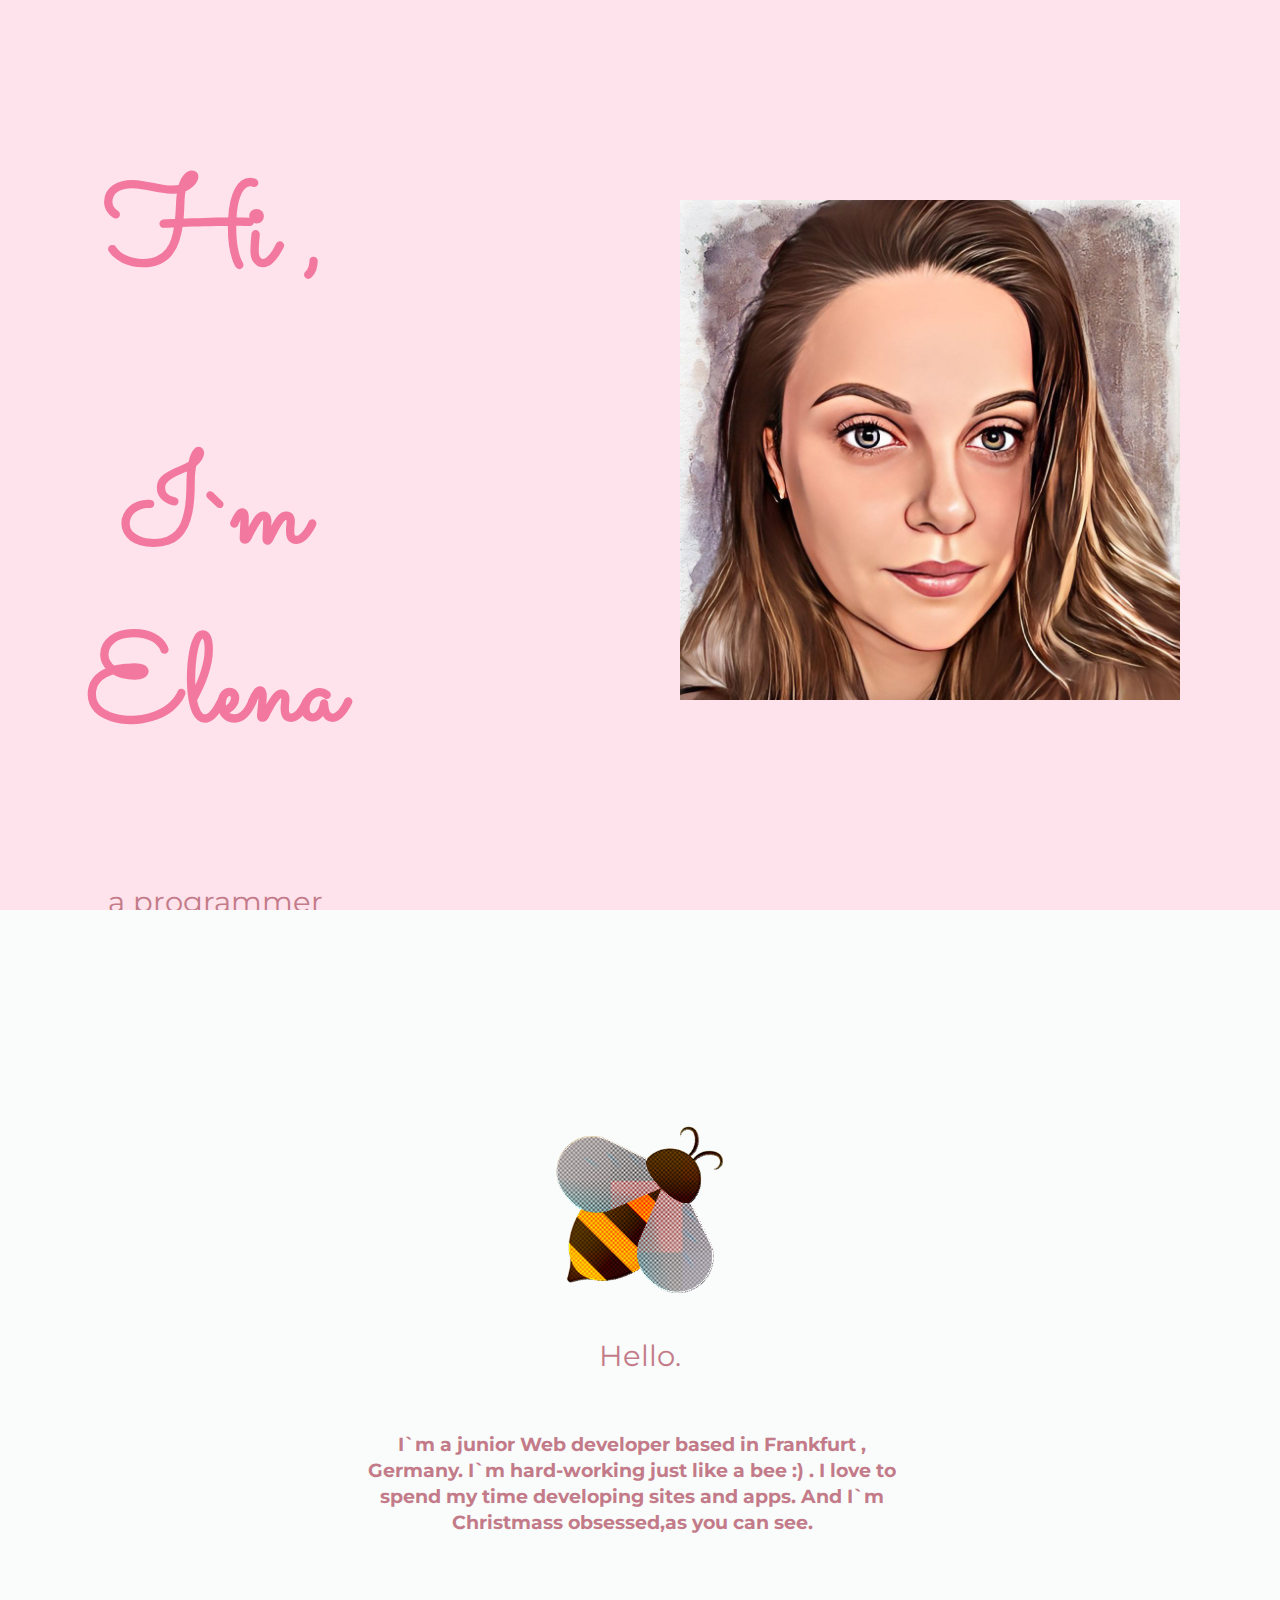
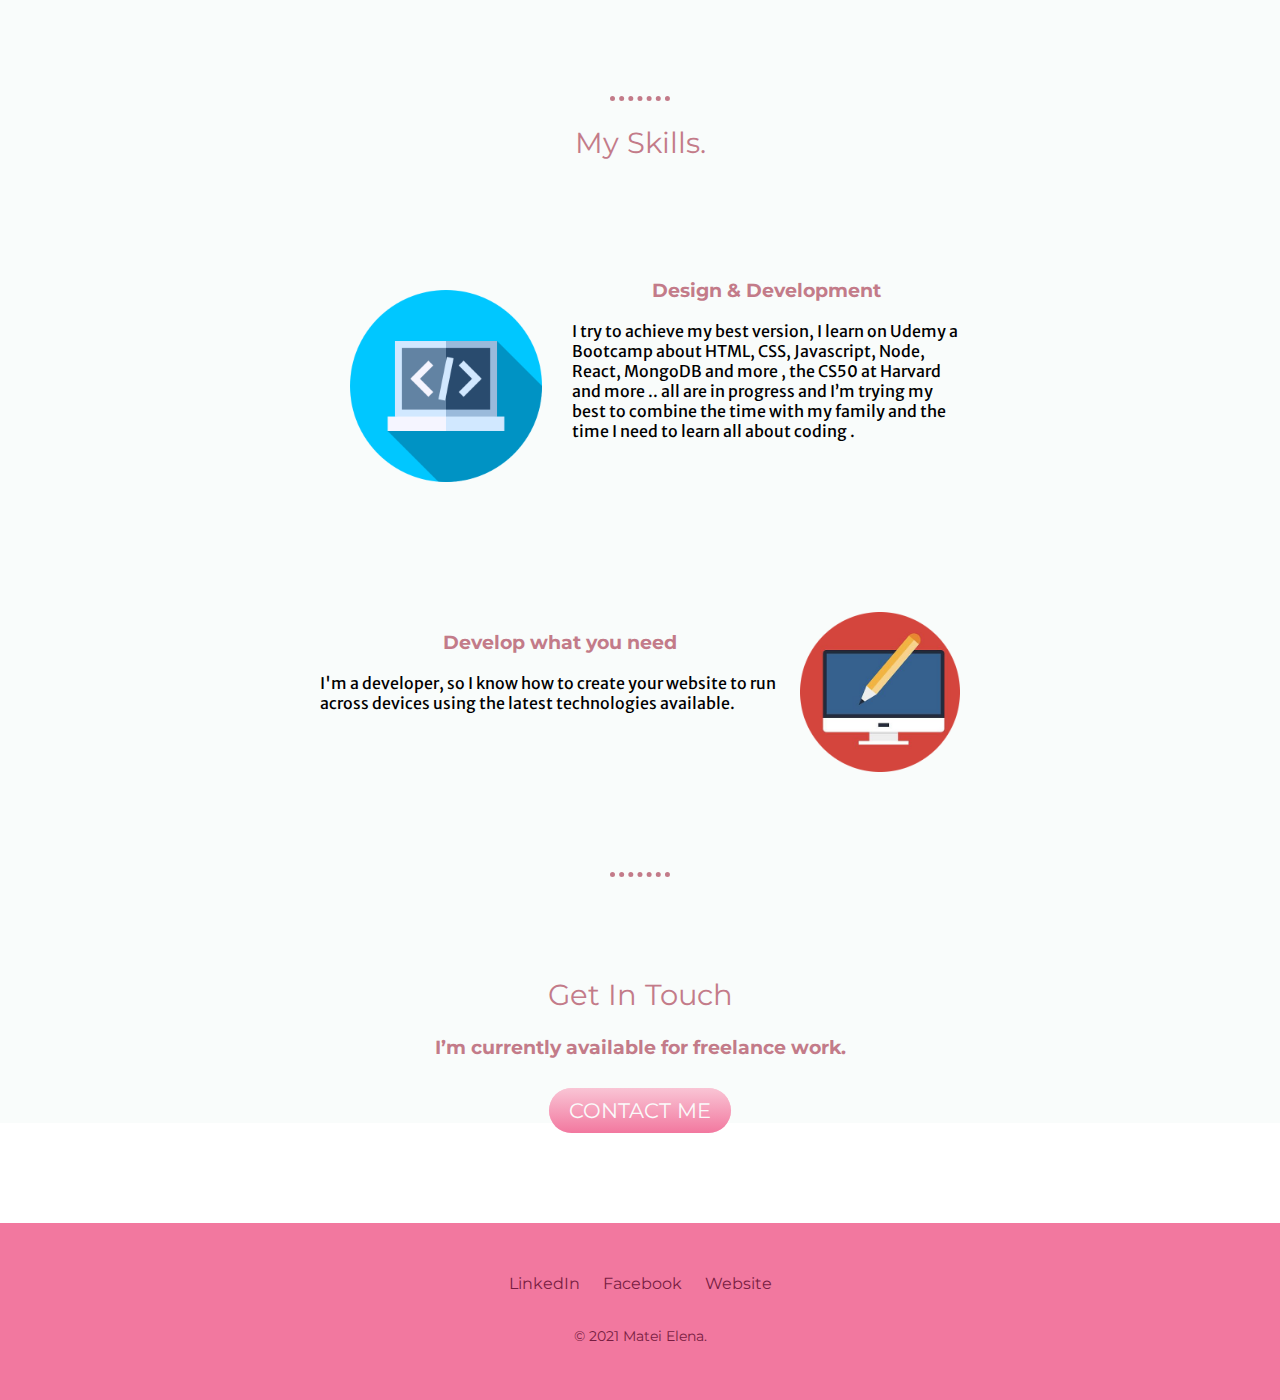
==== index.html @ 2ef7a663 "Add initial cv websites files" ====
<!DOCTYPE html>
<html lang="en" dir="ltr">

<head>
  <meta charset="utf-8">
  <title>Elena Matei</title>
  <link rel="stylesheet" href="css/styles.css">
  <link rel="icon" href="favicon.ico">
  <link rel="preconnect" href="https://fonts.googleapis.com">
  <link rel="preconnect" href="https://fonts.gstatic.com" crossorigin>
  <link href="https://fonts.googleapis.com/css2?family=Merriweather+Sans:ital,wght@1,300&family=Montserrat:wght@200&family=Sacramento&display=swap" rel="stylesheet">
</head>

<body>
  <div class="top-container">

    <h1 class="elena"> Hi ,  </h1>
    <h1 class="elena">I`m Elena</h1>
    <h2 class="elena">a programmer</h2>
    <img class="me"src="images/poza.jpg" alt="me">
  </div>
  <div class="middle-container">
    <div class="profile">
      <img class="me-img"src="images/bee.png" alt="me" width="200px">
      <h2>Hello.</h2>
      <h3 class="about-me">  I`m a junior Web developer based in Frankfurt , Germany. I`m hard-working just like a bee :) . I love to spend my time developing sites and apps. And I`m Christmass obsessed,as you can see.</h3>
    </div>
    <br />
    <hr class="line">
    <div class="skills">
      <h2>My Skills.</h2>
      <div class="skill-row">
        <img class="skills-img" src="images/1.png" alt="skills" width="200px">
        <h3>Design & Development</h3>
        <p>  I try to achieve my best version, I learn on Udemy a Bootcamp about HTML, CSS, Javascript, Node, React, MongoDB and more , the CS50 at Harvard and more .. all are in progress and I’m trying my best to combine the time with my family and the
          time I need to learn all about coding .</p>
      </div>
      <div class="skill-row">
        <img class="develop-img" src="images/aaa.png" alt="clean" width="200px">
        <h3>Develop what you need </h3>
        <p>I'm a developer, so I know how to create your website to run across devices using the latest technologies available.</p>
      </div>
    </div>
    <hr class="line">
    <div class="contact-me">
      <h2>Get In Touch</h2>
      <h3 class="free">I’m currently available for freelance work.</h3>

      <a class="btn" href="mailto:matei.adryana@yahoo.com">CONTACT ME</a>

    </div>
  </div>


  <div class="bottom-container">
    <a class="a" href="https://www.linkedin.com/in/elena-matei-1159b621b/">LinkedIn</a>
    <a class="a" href="https://www.facebook.com/elena.addy">Facebook</a>
    <a class="a" href="https://www.facebook.com/CleaningObsession9">Website</a>
    <p class="copyright">© 2021 Matei Elena.</p>
  </div>


</body>

</html>
---- css/styles.css ----
body {
  margin: 0;
  text-align: center;
  font-family: 'Merriweather Sans', sans-serif;
}

h1 {
  color: #F2789F;
  font-size: 7.625rem;
  margin: 50px auto 0 auto;
  font-family: 'Sacramento', cursive;
}

h2 {
  color: #C37B89;
  font-family: 'Montserrat', sans-serif;
  font-size: 1.8rem;
  font-weight: normal;
}

h3 {
  color: #C37B89;
  font-family: 'Montserrat', sans-serif;
  text-align: center;
}

.elena {
  margin-right: 850px;
  margin-bottom: 100px;
}

.about-me {
  display: inline-block;
    vertical-align: top;
    padding: 1rem;
    line-height: 1.4;
    width: 550px;
    margin-right: 1rem;
    margin-bottom: 1rem;

}


.line {
  border-style: none;
    border-top-style: dotted;
    border-color: #C37B89;
    border-width: 5px;
    width: 60px;
}

.top-container {
  background:#FEE3EC;
  position: relative;
  padding-top: 100px;
  height:90vh;


}

.middle-container {
  background: #F9FCFB;
  position: relative;
  padding-top: 100px;


}

.bottom-container {
  background: #F2789F;
  position: relative;
  padding: 50px 0px 20px ;



}

.me {
  position: absolute;
  right: 100px;
  top: 200px;
  height: 500px;
}



  .profile{
    margin-top: 100px;
    margin-bottom: 100px;
  }


.skill-row {
  width: 50%;
  margin: 100px auto 100px auto;
  text-align: left;
  overflow: auto;
}


.develop-img {
  width: 25% ;
  float: right;
  overflow: auto;
}

.skills-img {
  width: 30%;
  float: left;
  margin: 30px;
}

.contact-me {
  margin-bottom: 100px;
  margin-top: 100px;
}

.free {
padding-bottom: 20px;
  }


.btn {
  background: #F9C5D5;
  background-image: -webkit-linear-gradient(top, #F9C5D5, #F2789F);
  background-image: -moz-linear-gradient(top, #F9C5D5, #F2789F);
  background-image: -ms-linear-gradient(top, #F9C5D5, #F2789F);
  background-image: -o-linear-gradient(top, #F9C5D5, #F2789F);
  background-image: linear-gradient(to bottom, #F9C5D5, #F2789F);
  -webkit-border-radius: 28;
  -moz-border-radius: 28;
  border-radius: 28px;
  font-family: 'Montserrat', sans-serif;
  color: #fafafa;
  font-size: 21px;
  padding: 10px 20px 10px 20px;
  text-decoration: none;
}

.btn:hover {
  background: #4C3F91;
  background-image: -webkit-linear-gradient(top, #4C3F91, #B958A5);
  background-image: -moz-linear-gradient(top, #4C3F91, #B958A5);
  background-image: -ms-linear-gradient(top, #4C3F91, #B958A5);
  background-image: -o-linear-gradient(top, #4C3F91, #B958A5);
  background-image: linear-gradient(to bottom, #4C3F91, #B958A5);
  text-decoration: none;
}

a:hover {
  color:
  #F9FCFB ;
}

.a {
  color: #781D42;
  font-family: 'Montserrat', sans-serif;
  margin: 20px 10px;
  text-decoration: none ;
}


.copyright {
  color: #781D42 ;
  font-size: 0.90rem;
  font-family: 'Montserrat', sans-serif;
  padding : 20px 0px;
}
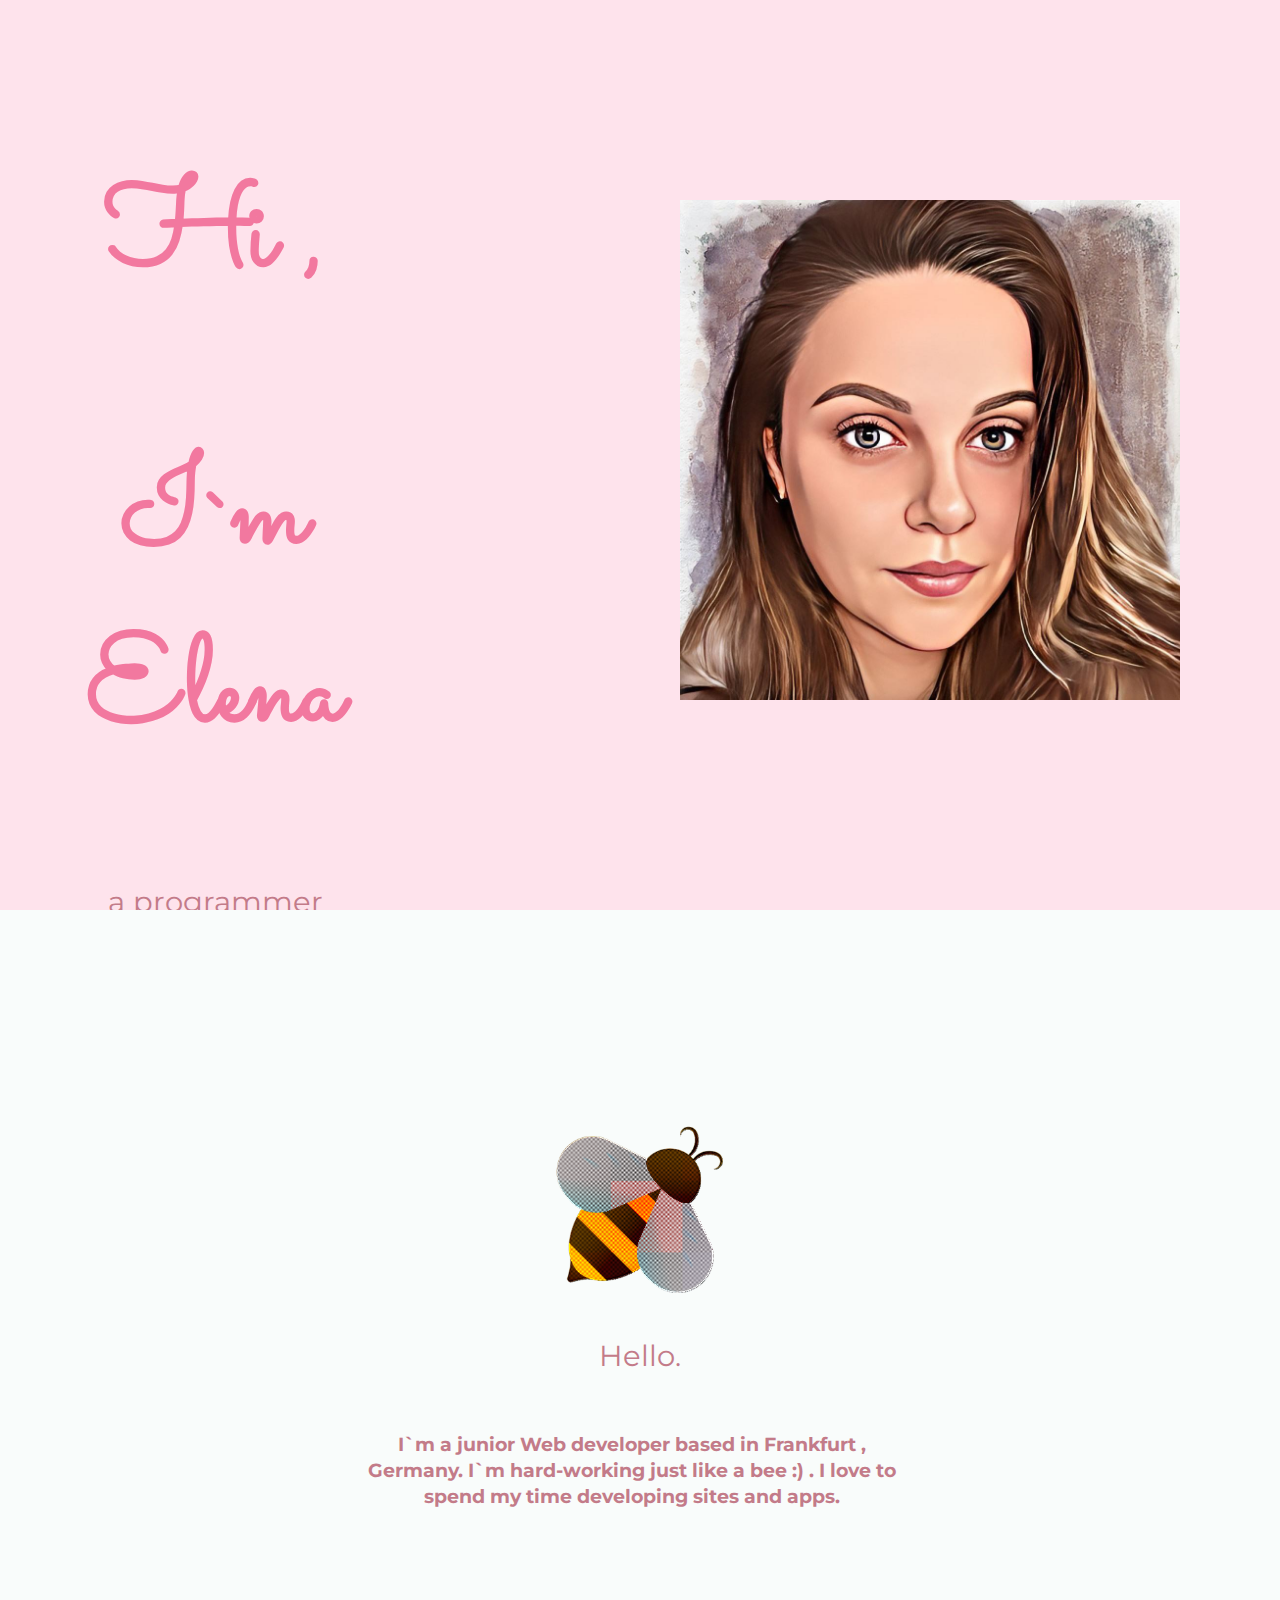
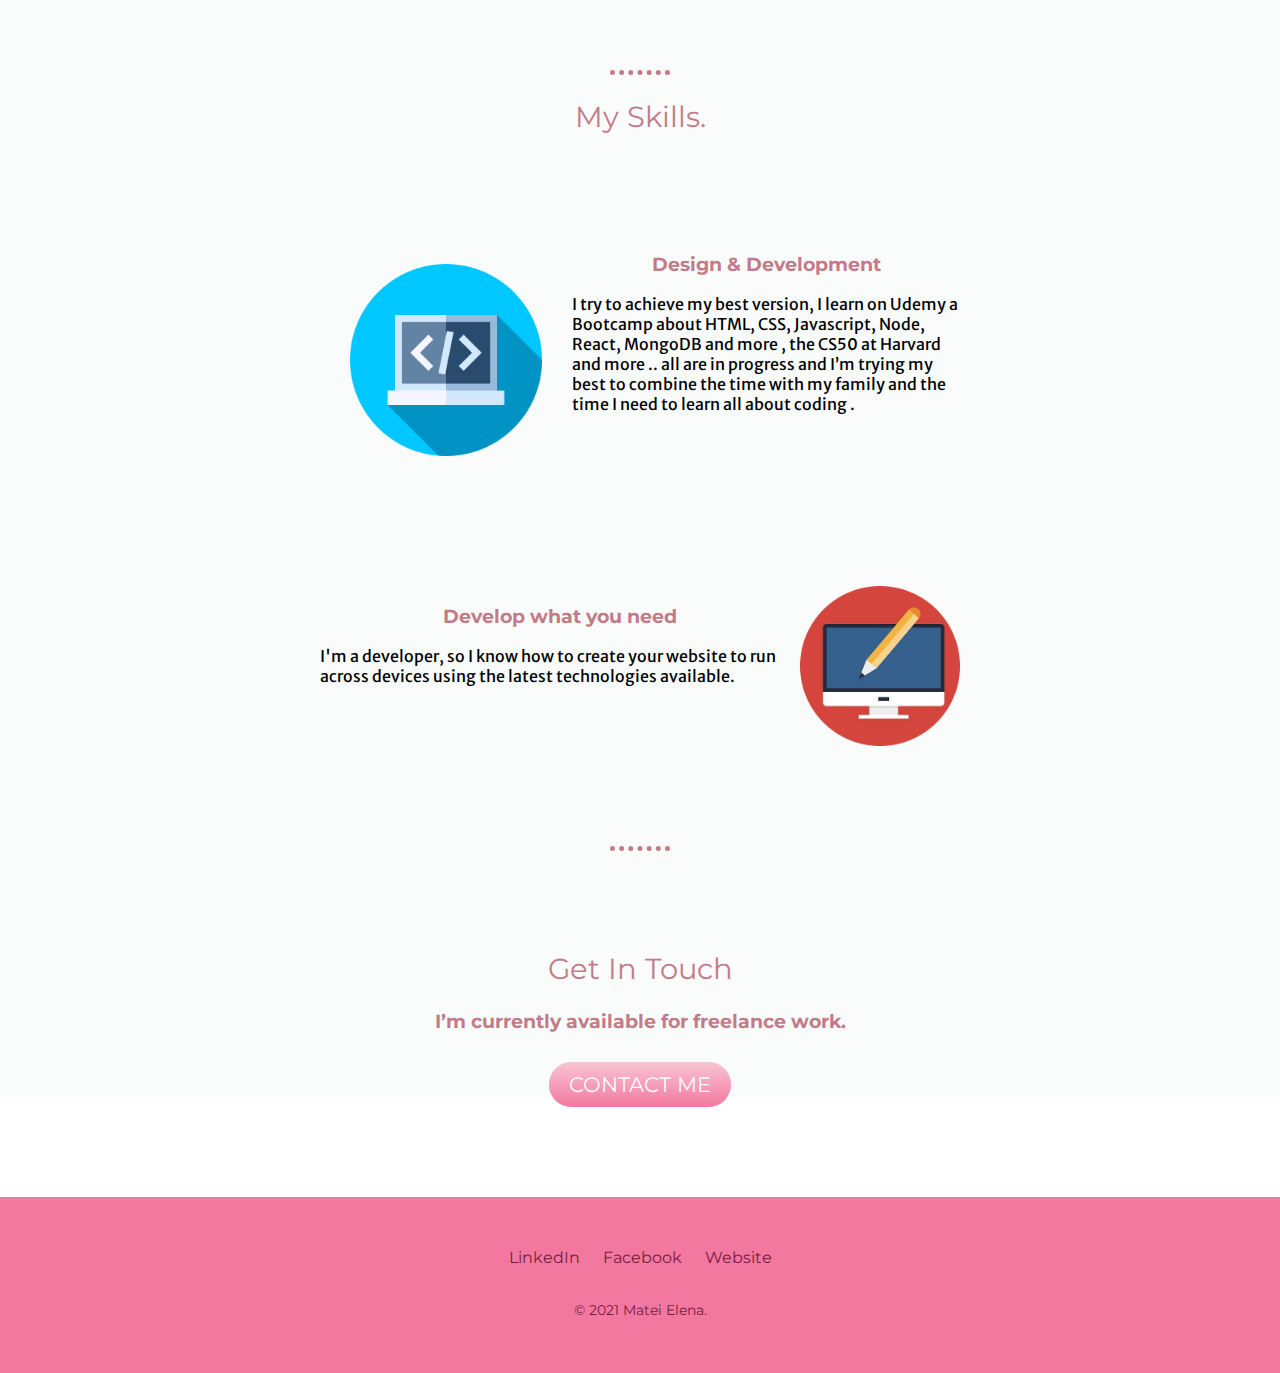
==== commit c9530520: "new code" ====
--- a/index.html
+++ b/index.html
@@ -23,7 +23,7 @@
     <div class="profile">
       <img class="me-img"src="images/bee.png" alt="me" width="200px">
       <h2>Hello.</h2>
-      <h3 class="about-me">  I`m a junior Web developer based in Frankfurt , Germany. I`m hard-working just like a bee :) . I love to spend my time developing sites and apps. And I`m Christmass obsessed,as you can see.</h3>
+      <h3 class="about-me">  I`m a junior Web developer based in Frankfurt , Germany. I`m hard-working just like a bee :) . I love to spend my time developing sites and apps.</h3>
     </div>
     <br />
     <hr class="line">
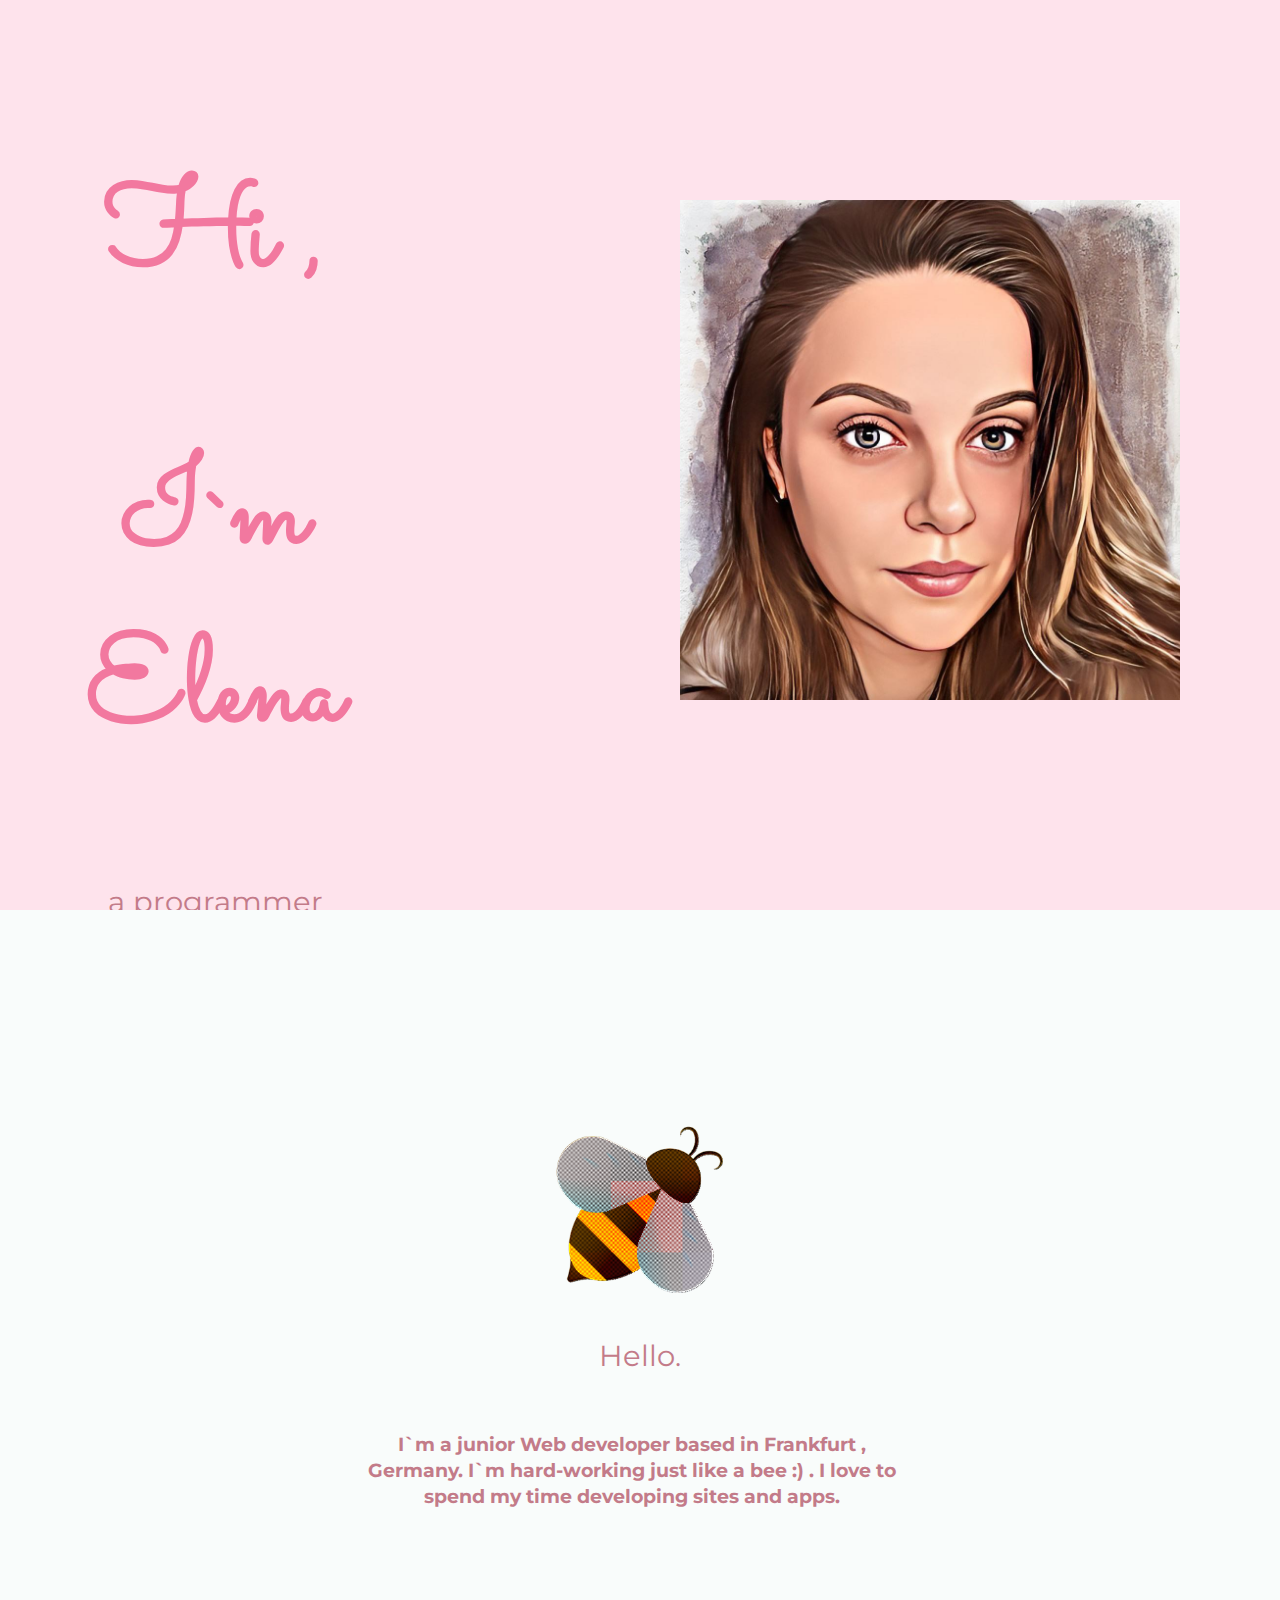
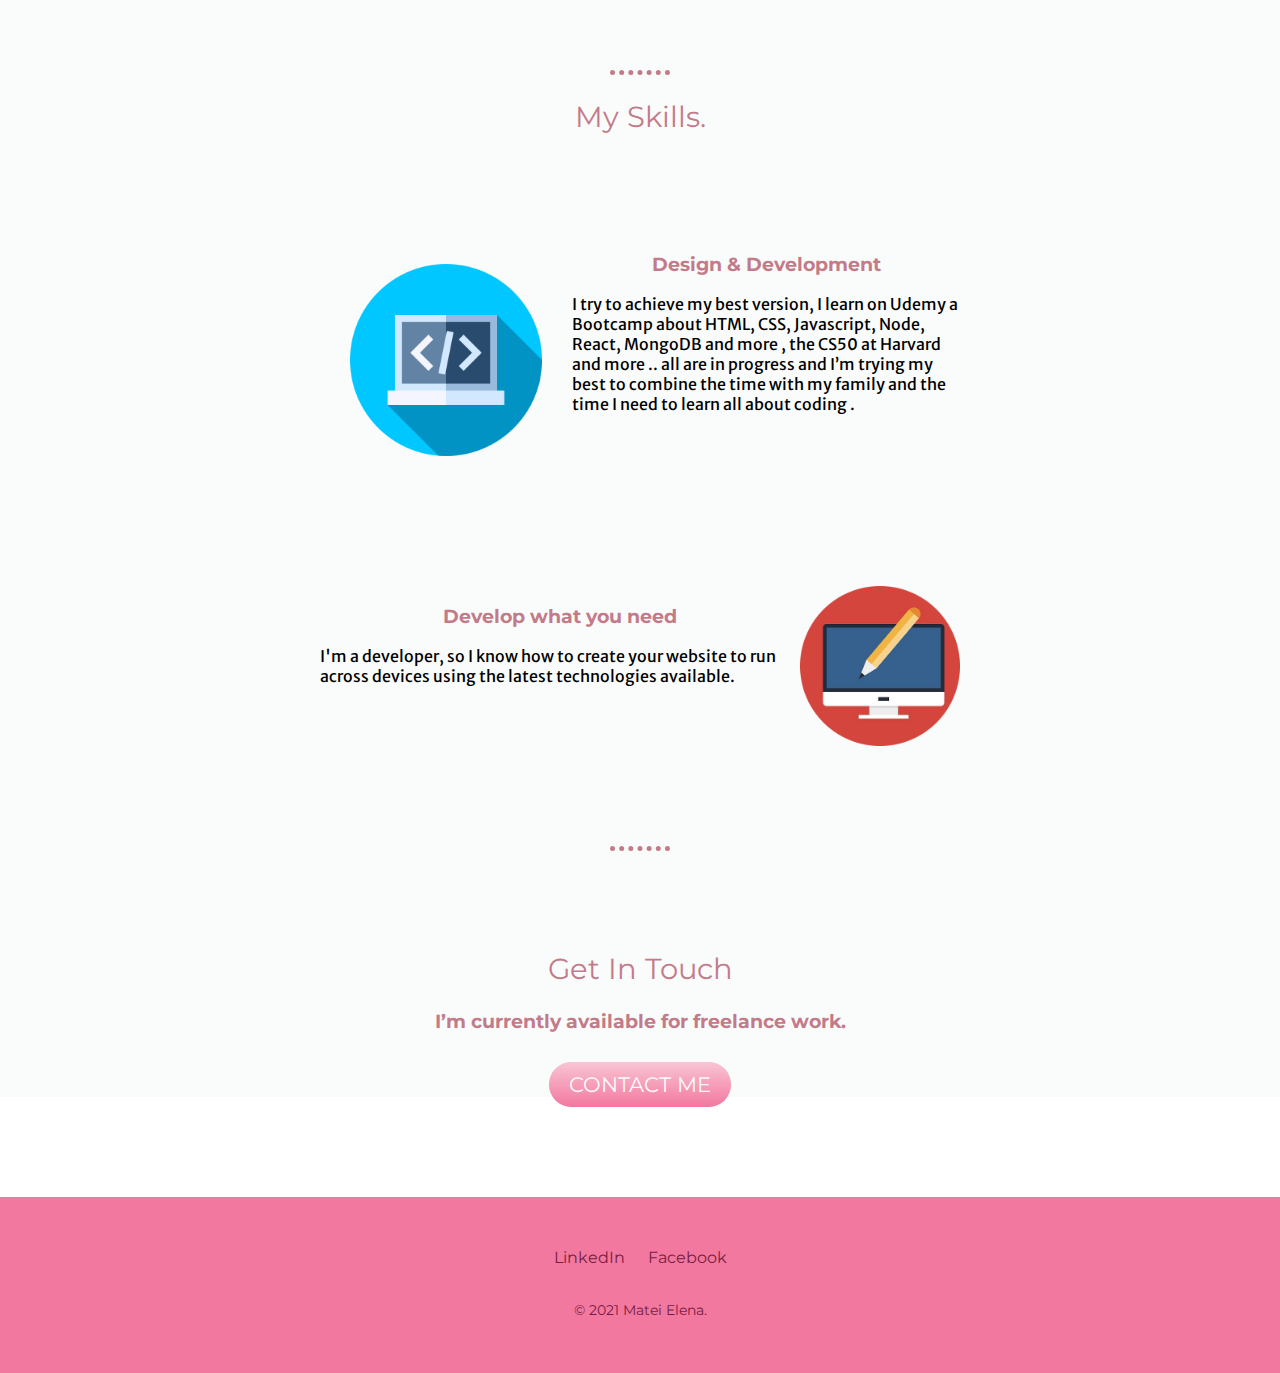
==== commit e8b4d8f3: "new 2" ====
--- a/index.html
+++ b/index.html
@@ -55,7 +55,7 @@
   <div class="bottom-container">
     <a class="a" href="https://www.linkedin.com/in/elena-matei-1159b621b/">LinkedIn</a>
     <a class="a" href="https://www.facebook.com/elena.addy">Facebook</a>
-    <a class="a" href="https://www.facebook.com/CleaningObsession9">Website</a>
+  
     <p class="copyright">© 2021 Matei Elena.</p>
   </div>
 
